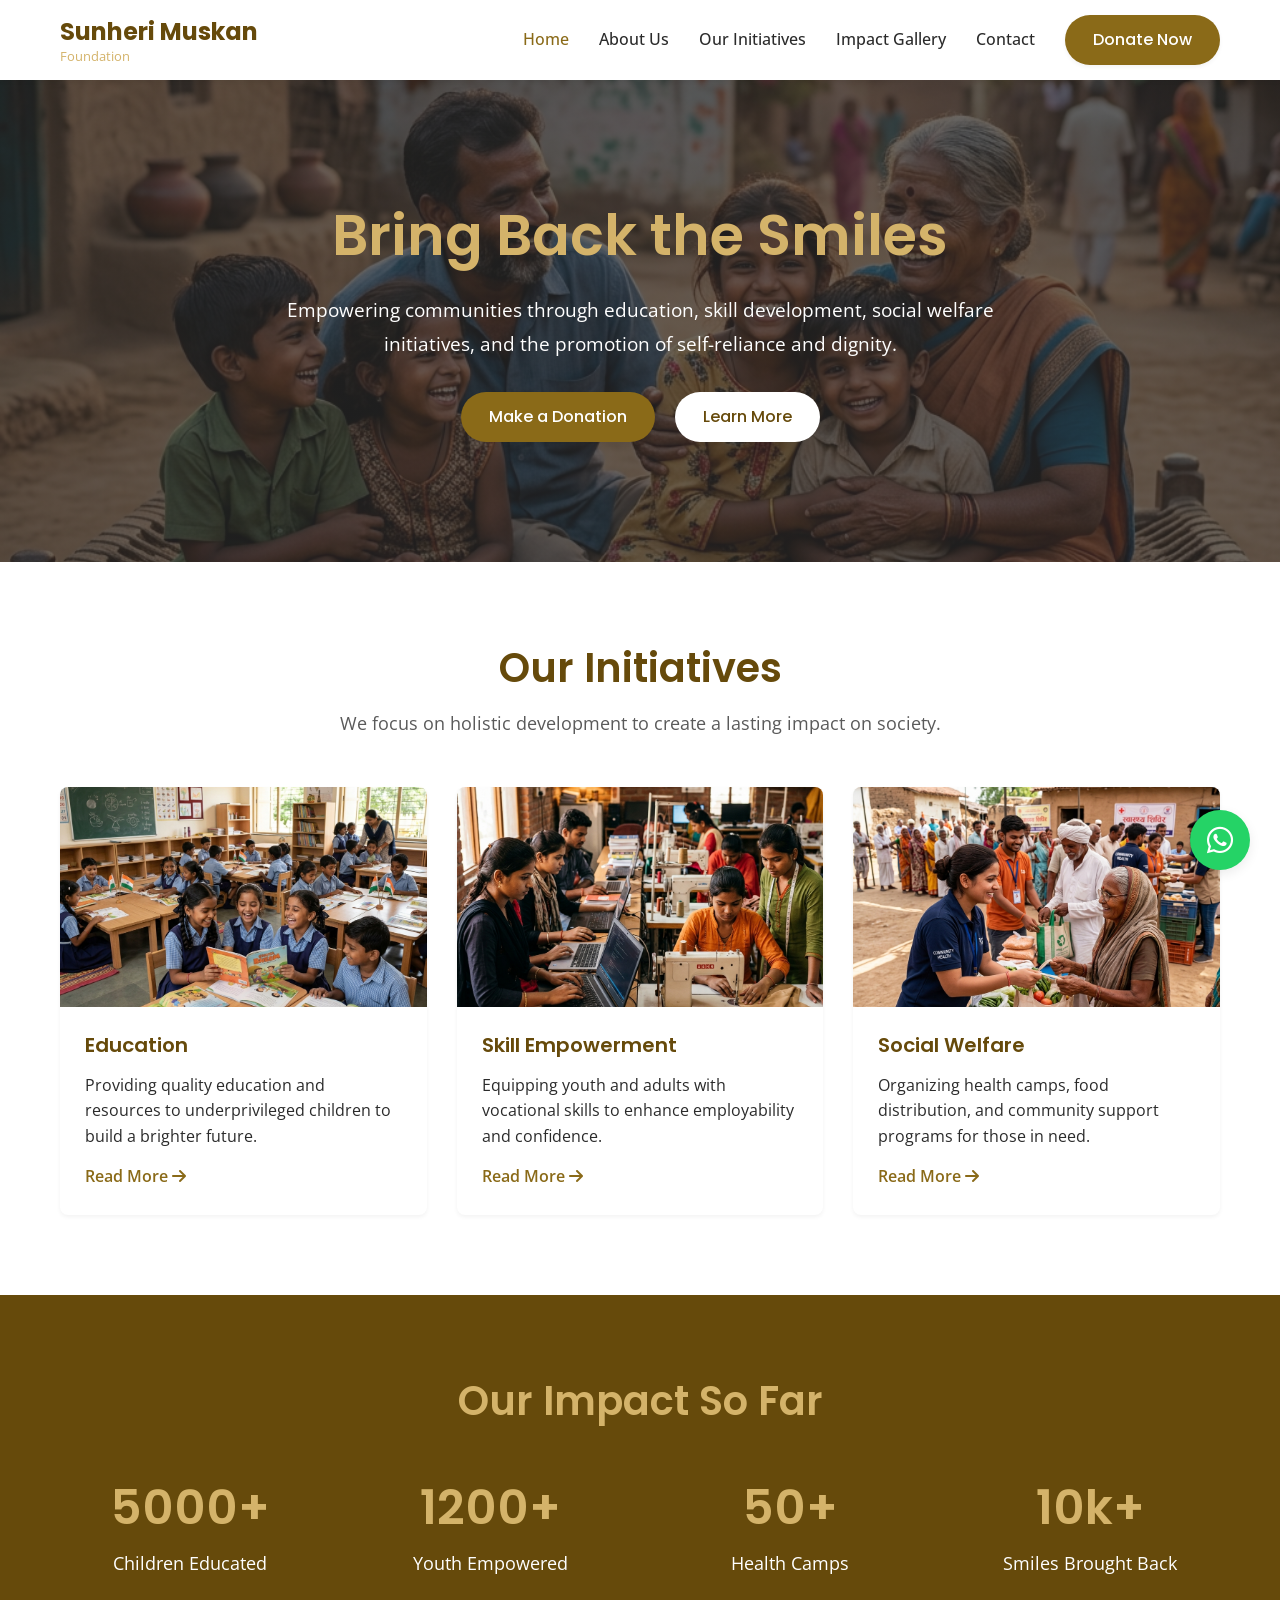
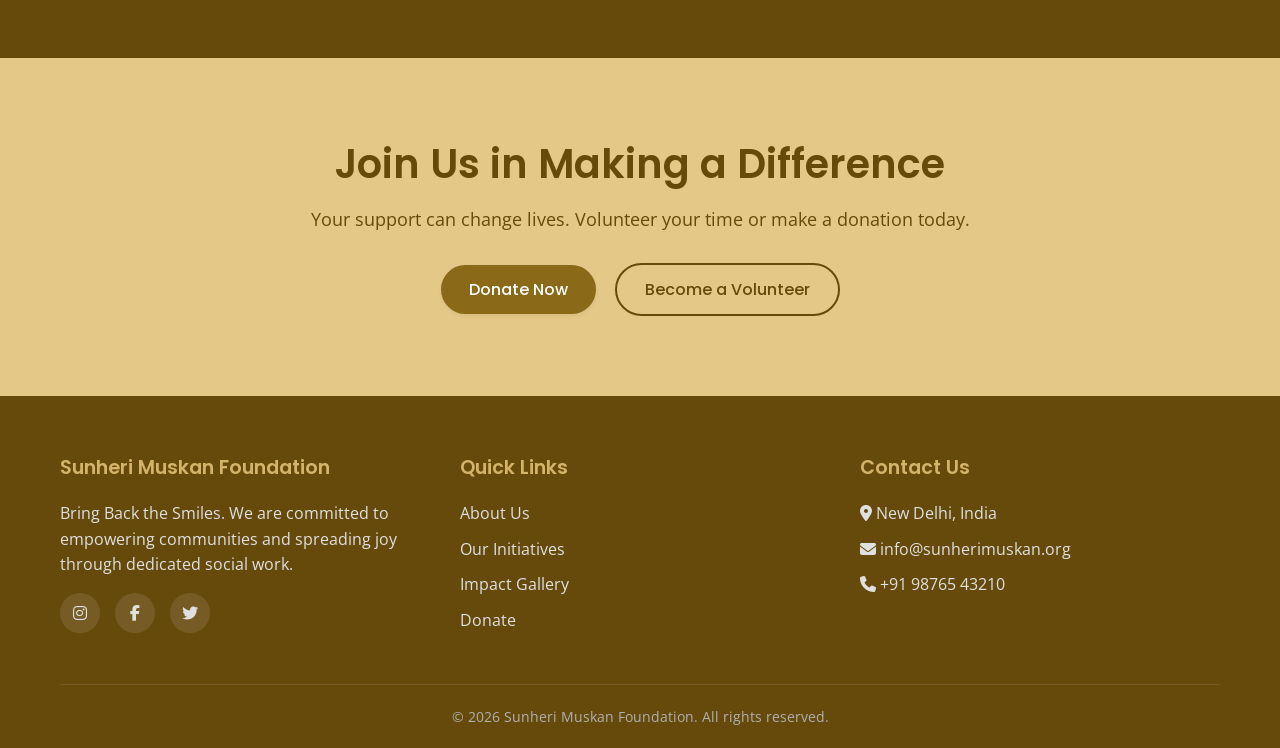
==== sunheri-muskan-foundation/index.html @ 64f870c7 "Add files via upload" ====
<!DOCTYPE html>
<html lang="en">
<head>
  <meta charset="UTF-8">
  <meta name="viewport" content="width=device-width, initial-scale=1.0">
  <meta name="description" content="Sunheri Muskan Foundation - Bring Back the Smiles. Empowering communities through education, skill development, and social welfare.">
  <title>Sunheri Muskan Foundation - Bring Back the Smiles</title>
  
  <!-- Fonts -->
  <link rel="preconnect" href="https://fonts.googleapis.com">
  <link rel="preconnect" href="https://fonts.gstatic.com" crossorigin>
  <link href="https://fonts.googleapis.com/css2?family=Open+Sans:wght@400;500;600&family=Poppins:wght@500;600;700&display=swap" rel="stylesheet">
  
  <!-- CSS -->
  <link rel="stylesheet" href="css/variables.css">
  <link rel="stylesheet" href="css/style.css">
  <link rel="stylesheet" href="css/components.css">
  
  <!-- FontAwesome -->
  <link rel="stylesheet" href="https://cdnjs.cloudflare.com/ajax/libs/font-awesome/6.4.0/css/all.min.css">
</head>
<body>
  
  <!-- Header -->
  <header class="header">
    <div class="container nav-container">
      <div class="logo-container">
        <div>
          <a href="index.html" class="logo-text">Sunheri Muskan</a>
          <span class="logo-sub">Foundation</span>
        </div>
      </div>
      
      <nav class="nav-menu">
        <a href="index.html" class="nav-link active">Home</a>
        <a href="about.html" class="nav-link">About Us</a>
        <a href="initiatives.html" class="nav-link">Our Initiatives</a>
        <a href="gallery.html" class="nav-link">Impact Gallery</a>
        <a href="contact.html" class="nav-link">Contact</a>
        <a href="donate.html" class="btn btn-primary">Donate Now</a>
      </nav>
      
      <button class="menu-toggle">
        <span></span>
        <span></span>
        <span></span>
      </button>
    </div>
  </header>

  <!-- Hero Section -->
  <section class="hero" style="margin-top: 80px; position: relative; background: linear-gradient(rgba(43, 43, 43, 0.7), rgba(43, 43, 43, 0.7)), url('assets/images/hero_banner_1781538815611.png') center/cover; padding: 120px 0; color: white; text-align: center;">
    <div class="container animate-up">
      <h1 style="color: var(--color-secondary); font-size: 3.5rem; margin-bottom: 20px;">Bring Back the Smiles</h1>
      <p style="font-size: 1.2rem; max-width: 800px; margin: 0 auto 30px; line-height: 1.8;">
        Empowering communities through education, skill development, social welfare initiatives, and the promotion of self-reliance and dignity.
      </p>
      <div style="display: flex; gap: 20px; justify-content: center;">
        <a href="donate.html" class="btn btn-primary">Make a Donation</a>
        <a href="about.html" class="btn" style="background-color: white; color: var(--color-primary-dark);">Learn More</a>
      </div>
    </div>
  </section>

  <!-- Key Initiatives -->
  <section class="section section-light">
    <div class="container">
      <div class="section-header text-center">
        <h2 class="section-title">Our Initiatives</h2>
        <p class="section-subtitle">We focus on holistic development to create a lasting impact on society.</p>
      </div>
      
      <div style="display: grid; grid-template-columns: repeat(auto-fit, minmax(280px, 1fr)); gap: 30px;">
        
        <div class="card">
          <img src="assets/images/education_initiative_1781538830903.png" alt="Education" class="card-img">
          <div class="card-content">
            <h3 class="card-title">Education</h3>
            <p>Providing quality education and resources to underprivileged children to build a brighter future.</p>
            <a href="initiatives.html#education" style="display: inline-block; margin-top: 15px; font-weight: 600;">Read More <i class="fas fa-arrow-right"></i></a>
          </div>
        </div>

        <div class="card">
          <img src="assets/images/skill_empowerment_1781538847310.png" alt="Skill Empowerment" class="card-img">
          <div class="card-content">
            <h3 class="card-title">Skill Empowerment</h3>
            <p>Equipping youth and adults with vocational skills to enhance employability and confidence.</p>
            <a href="initiatives.html#skills" style="display: inline-block; margin-top: 15px; font-weight: 600;">Read More <i class="fas fa-arrow-right"></i></a>
          </div>
        </div>

        <div class="card">
          <img src="assets/images/social_welfare_1781538862985.png" alt="Social Welfare" class="card-img">
          <div class="card-content">
            <h3 class="card-title">Social Welfare</h3>
            <p>Organizing health camps, food distribution, and community support programs for those in need.</p>
            <a href="initiatives.html#welfare" style="display: inline-block; margin-top: 15px; font-weight: 600;">Read More <i class="fas fa-arrow-right"></i></a>
          </div>
        </div>

      </div>
    </div>
  </section>

  <!-- Impact Statistics -->
  <section class="section section-dark">
    <div class="container text-center">
      <h2 class="section-title">Our Impact So Far</h2>
      <div style="display: grid; grid-template-columns: repeat(auto-fit, minmax(200px, 1fr)); gap: 40px; margin-top: 50px;">
        <div>
          <h3 style="font-size: 3rem; color: var(--color-secondary); margin-bottom: 10px;">5000+</h3>
          <p style="font-size: 1.1rem;">Children Educated</p>
        </div>
        <div>
          <h3 style="font-size: 3rem; color: var(--color-secondary); margin-bottom: 10px;">1200+</h3>
          <p style="font-size: 1.1rem;">Youth Empowered</p>
        </div>
        <div>
          <h3 style="font-size: 3rem; color: var(--color-secondary); margin-bottom: 10px;">50+</h3>
          <p style="font-size: 1.1rem;">Health Camps</p>
        </div>
        <div>
          <h3 style="font-size: 3rem; color: var(--color-secondary); margin-bottom: 10px;">10k+</h3>
          <p style="font-size: 1.1rem;">Smiles Brought Back</p>
        </div>
      </div>
    </div>
  </section>

  <!-- CTA Section -->
  <section class="section" style="background-color: var(--color-secondary-light); text-align: center;">
    <div class="container">
      <h2 class="section-title" style="color: var(--color-primary-dark);">Join Us in Making a Difference</h2>
      <p class="section-subtitle" style="color: var(--color-primary-dark); margin-bottom: 30px;">Your support can change lives. Volunteer your time or make a donation today.</p>
      <a href="donate.html" class="btn btn-primary" style="margin-right: 15px;">Donate Now</a>
      <a href="contact.html" class="btn btn-outline" style="border-color: var(--color-primary-dark); color: var(--color-primary-dark);">Become a Volunteer</a>
    </div>
  </section>

  <!-- Footer -->
  <footer class="footer">
    <div class="container">
      <div class="footer-grid">
        <div class="footer-col">
          <h3>Sunheri Muskan Foundation</h3>
          <p>Bring Back the Smiles. We are committed to empowering communities and spreading joy through dedicated social work.</p>
          <div class="social-links">
            <a href="https://instagram.com/sunheri_muskan" target="_blank" aria-label="Instagram"><i class="fab fa-instagram"></i></a>
            <a href="#" aria-label="Facebook"><i class="fab fa-facebook-f"></i></a>
            <a href="#" aria-label="Twitter"><i class="fab fa-twitter"></i></a>
          </div>
        </div>
        
        <div class="footer-col">
          <h3>Quick Links</h3>
          <a href="about.html">About Us</a>
          <a href="initiatives.html">Our Initiatives</a>
          <a href="gallery.html">Impact Gallery</a>
          <a href="donate.html">Donate</a>
        </div>
        
        <div class="footer-col">
          <h3>Contact Us</h3>
          <p><i class="fas fa-map-marker-alt"></i> New Delhi, India</p>
          <p><i class="fas fa-envelope"></i> info@sunherimuskan.org</p>
          <p><i class="fas fa-phone"></i> +91 98765 43210</p>
        </div>
      </div>
      <div class="footer-bottom">
        <p>&copy; 2026 Sunheri Muskan Foundation. All rights reserved.</p>
      </div>
    </div>
  </footer>

  <!-- WhatsApp Float -->
  <a href="https://wa.me/919876543210" class="whatsapp-float" target="_blank" aria-label="Chat on WhatsApp">
    <i class="fab fa-whatsapp"></i>
  </a>

  <!-- JS -->
  <script src="js/main.js"></script>
</body>
</html>
---- sunheri-muskan-foundation/css/variables.css ----
:root {
  /* Colors */
  --color-primary: #8A6A18;
  --color-primary-light: #A48332;
  --color-primary-dark: #664A0B;
  --color-secondary: #D4B36A;
  --color-secondary-light: #E4C887;
  --color-background: #F9F6EE;
  --color-text: #2B2B2B;
  --color-text-light: #5A5A5A;
  --color-white: #FFFFFF;
  --color-black: #000000;
  
  /* Fonts */
  --font-heading: 'Poppins', sans-serif;
  --font-body: 'Open Sans', sans-serif;

  /* Box Shadows */
  --shadow-sm: 0 2px 4px rgba(0,0,0,0.05);
  --shadow-md: 0 4px 12px rgba(0,0,0,0.08);
  --shadow-lg: 0 12px 24px rgba(0,0,0,0.12);

  /* Border Radius */
  --radius-sm: 4px;
  --radius-md: 8px;
  --radius-lg: 16px;
  --radius-full: 9999px;

  /* Transitions */
  --transition-fast: 0.2s ease;
  --transition-normal: 0.3s ease;
  --transition-slow: 0.5s ease;
}
---- sunheri-muskan-foundation/css/style.css ----
/* Global Reset & Base Styles */
* {
  margin: 0;
  padding: 0;
  box-sizing: border-box;
}

html {
  scroll-behavior: smooth;
}

body {
  font-family: var(--font-body);
  color: var(--color-text);
  background-color: var(--color-background);
  line-height: 1.6;
  overflow-x: hidden;
}

h1, h2, h3, h4, h5, h6 {
  font-family: var(--font-heading);
  color: var(--color-primary-dark);
  font-weight: 600;
  line-height: 1.3;
}

a {
  color: var(--color-primary);
  text-decoration: none;
  transition: color var(--transition-fast);
}

a:hover {
  color: var(--color-primary-light);
}

img {
  max-width: 100%;
  height: auto;
  display: block;
}

ul {
  list-style: none;
}

.container {
  width: 100%;
  max-width: 1200px;
  margin: 0 auto;
  padding: 0 20px;
}

.section {
  padding: 80px 0;
}

.section-light {
  background-color: var(--color-white);
}

.section-dark {
  background-color: var(--color-primary-dark);
  color: var(--color-white);
}

.section-dark h1,
.section-dark h2,
.section-dark h3,
.section-dark h4 {
  color: var(--color-secondary);
}

.text-center {
  text-align: center;
}

.section-header {
  margin-bottom: 50px;
}

.section-title {
  font-size: 2.5rem;
  margin-bottom: 15px;
}

.section-subtitle {
  font-size: 1.1rem;
  color: var(--color-text-light);
  max-width: 700px;
  margin: 0 auto;
}

/* Animations */
@keyframes fadeInUp {
  from {
    opacity: 0;
    transform: translateY(20px);
  }
  to {
    opacity: 1;
    transform: translateY(0);
  }
}

.animate-up {
  animation: fadeInUp 0.8s ease forwards;
}
---- sunheri-muskan-foundation/css/components.css ----
/* Buttons */
.btn {
  display: inline-flex;
  align-items: center;
  justify-content: center;
  padding: 12px 28px;
  font-family: var(--font-heading);
  font-weight: 500;
  font-size: 1rem;
  border-radius: var(--radius-full);
  border: none;
  cursor: pointer;
  transition: all var(--transition-normal);
  text-align: center;
  text-decoration: none;
}

.btn-primary {
  background-color: var(--color-primary);
  color: var(--color-white);
  box-shadow: var(--shadow-sm);
}

.btn-primary:hover {
  background-color: var(--color-primary-dark);
  color: var(--color-white);
  box-shadow: var(--shadow-md);
  transform: translateY(-2px);
}

.btn-secondary {
  background-color: var(--color-secondary);
  color: var(--color-primary-dark);
}

.btn-secondary:hover {
  background-color: var(--color-secondary-light);
  transform: translateY(-2px);
}

.btn-outline {
  background-color: transparent;
  color: var(--color-primary);
  border: 2px solid var(--color-primary);
}

.btn-outline:hover {
  background-color: var(--color-primary);
  color: var(--color-white);
}

/* Header & Navigation */
.header {
  position: fixed;
  top: 0;
  left: 0;
  width: 100%;
  background-color: var(--color-white);
  box-shadow: var(--shadow-sm);
  z-index: 1000;
  transition: padding var(--transition-normal);
}

.nav-container {
  display: flex;
  justify-content: space-between;
  align-items: center;
  height: 80px;
}

.logo-container {
  display: flex;
  align-items: center;
  gap: 10px;
}

.logo-text {
  font-family: var(--font-heading);
  font-size: 1.5rem;
  font-weight: 700;
  color: var(--color-primary-dark);
}

.logo-sub {
  display: block;
  font-size: 0.8rem;
  font-weight: 400;
  color: var(--color-secondary);
  margin-top: -5px;
}

.nav-menu {
  display: flex;
  gap: 30px;
  align-items: center;
}

.nav-link {
  font-weight: 500;
  color: var(--color-text);
}

.nav-link:hover, .nav-link.active {
  color: var(--color-primary);
}

/* Mobile Menu Toggle */
.menu-toggle {
  display: none;
  background: none;
  border: none;
  cursor: pointer;
  padding: 5px;
}

.menu-toggle span {
  display: block;
  width: 25px;
  height: 3px;
  background-color: var(--color-primary-dark);
  margin: 5px 0;
  transition: var(--transition-fast);
}

/* Footer */
.footer {
  background-color: var(--color-primary-dark);
  color: var(--color-white);
  padding: 60px 0 20px;
}

.footer-grid {
  display: grid;
  grid-template-columns: repeat(auto-fit, minmax(250px, 1fr));
  gap: 40px;
  margin-bottom: 40px;
}

.footer-col h3 {
  color: var(--color-secondary);
  margin-bottom: 20px;
  font-size: 1.2rem;
}

.footer-col p, .footer-col a {
  color: #E0E0E0;
  margin-bottom: 10px;
  display: block;
}

.footer-col a:hover {
  color: var(--color-white);
}

.social-links {
  display: flex;
  gap: 15px;
  margin-top: 15px;
}

.social-links a {
  width: 40px;
  height: 40px;
  border-radius: 50%;
  background-color: rgba(255,255,255,0.1);
  display: flex;
  align-items: center;
  justify-content: center;
  transition: var(--transition-normal);
}

.social-links a:hover {
  background-color: var(--color-secondary);
  color: var(--color-primary-dark);
}

.footer-bottom {
  text-align: center;
  padding-top: 20px;
  border-top: 1px solid rgba(255,255,255,0.1);
  font-size: 0.9rem;
  color: #B0B0B0;
}

/* Cards */
.card {
  background-color: var(--color-white);
  border-radius: var(--radius-md);
  overflow: hidden;
  box-shadow: var(--shadow-sm);
  transition: var(--transition-normal);
  height: 100%;
}

.card:hover {
  box-shadow: var(--shadow-md);
  transform: translateY(-5px);
}

.card-img {
  width: 100%;
  height: 220px;
  object-fit: cover;
}

.card-content {
  padding: 25px;
}

.card-title {
  font-size: 1.25rem;
  margin-bottom: 15px;
  color: var(--color-primary-dark);
}

/* Forms */
.form-group {
  margin-bottom: 20px;
}

.form-label {
  display: block;
  margin-bottom: 8px;
  font-weight: 500;
  color: var(--color-primary-dark);
}

.form-control {
  width: 100%;
  padding: 12px 15px;
  border: 1px solid #ddd;
  border-radius: var(--radius-sm);
  font-family: var(--font-body);
  font-size: 1rem;
  transition: var(--transition-fast);
}

.form-control:focus {
  outline: none;
  border-color: var(--color-primary);
  box-shadow: 0 0 0 3px rgba(138, 106, 24, 0.1);
}

/* WhatsApp Float */
.whatsapp-float {
  position: fixed;
  bottom: 30px;
  right: 30px;
  background-color: #25d366;
  color: #fff;
  width: 60px;
  height: 60px;
  border-radius: 50px;
  text-align: center;
  font-size: 30px;
  box-shadow: var(--shadow-md);
  z-index: 100;
  display: flex;
  align-items: center;
  justify-content: center;
  transition: transform var(--transition-normal);
}

.whatsapp-float:hover {
  transform: scale(1.1);
  color: white;
}

/* Responsive */
@media (max-width: 768px) {
  .nav-menu {
    position: fixed;
    top: 80px;
    left: -100%;
    width: 100%;
    height: calc(100vh - 80px);
    background-color: var(--color-white);
    flex-direction: column;
    padding: 40px 20px;
    transition: left 0.3s ease;
    box-shadow: inset 0 5px 10px rgba(0,0,0,0.05);
  }
  
  .nav-menu.active {
    left: 0;
  }
  
  .menu-toggle {
    display: block;
  }
  
  .menu-toggle.active span:nth-child(1) {
    transform: rotate(45deg) translate(5px, 5px);
  }
  
  .menu-toggle.active span:nth-child(2) {
    opacity: 0;
  }
  
  .menu-toggle.active span:nth-child(3) {
    transform: rotate(-45deg) translate(7px, -6px);
  }
  
  .section {
    padding: 60px 0;
  }
}
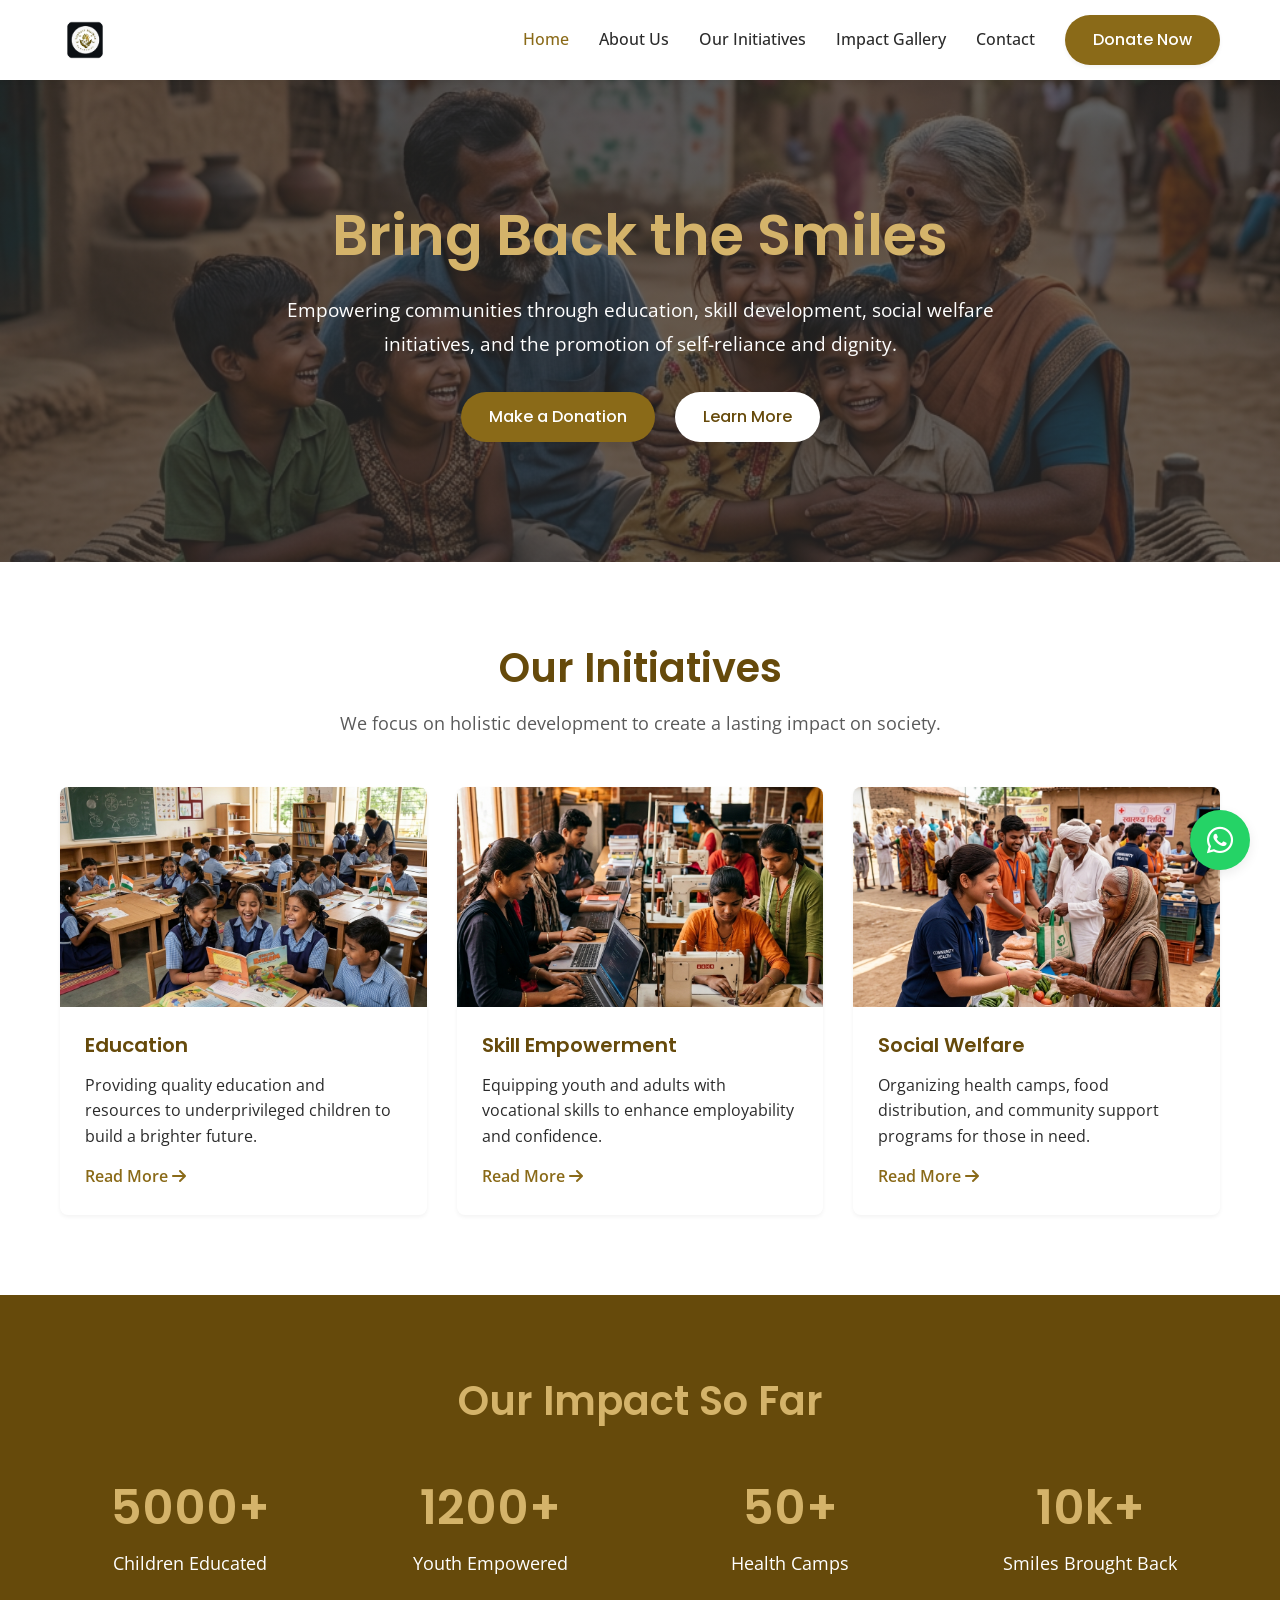
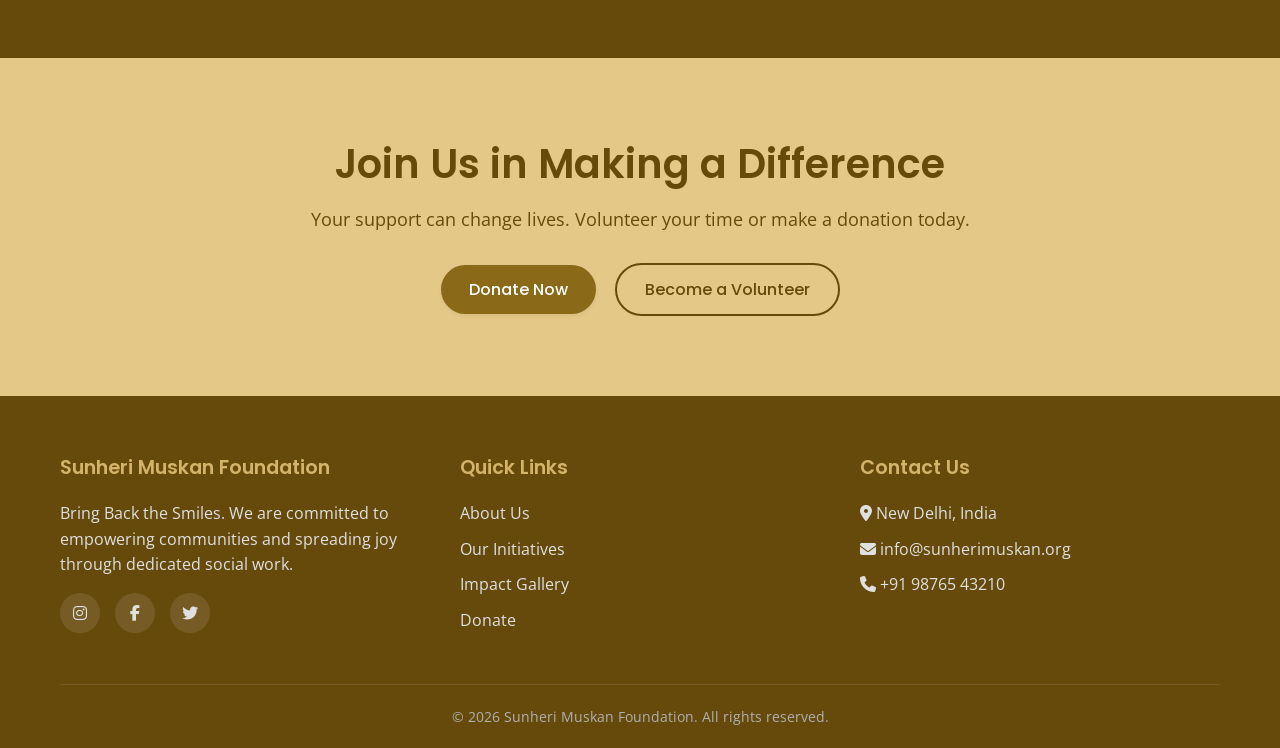
==== commit 16e03777: "Add files via upload" ====
--- a/sunheri-muskan-foundation/index.html
+++ b/sunheri-muskan-foundation/index.html
@@ -1,184 +1,186 @@
-<!DOCTYPE html>
-<html lang="en">
-<head>
-  <meta charset="UTF-8">
-  <meta name="viewport" content="width=device-width, initial-scale=1.0">
-  <meta name="description" content="Sunheri Muskan Foundation - Bring Back the Smiles. Empowering communities through education, skill development, and social welfare.">
-  <title>Sunheri Muskan Foundation - Bring Back the Smiles</title>
-  
-  <!-- Fonts -->
-  <link rel="preconnect" href="https://fonts.googleapis.com">
-  <link rel="preconnect" href="https://fonts.gstatic.com" crossorigin>
-  <link href="https://fonts.googleapis.com/css2?family=Open+Sans:wght@400;500;600&family=Poppins:wght@500;600;700&display=swap" rel="stylesheet">
-  
-  <!-- CSS -->
-  <link rel="stylesheet" href="css/variables.css">
-  <link rel="stylesheet" href="css/style.css">
-  <link rel="stylesheet" href="css/components.css">
-  
-  <!-- FontAwesome -->
-  <link rel="stylesheet" href="https://cdnjs.cloudflare.com/ajax/libs/font-awesome/6.4.0/css/all.min.css">
-</head>
-<body>
-  
-  <!-- Header -->
-  <header class="header">
-    <div class="container nav-container">
-      <div class="logo-container">
-        <div>
-          <a href="index.html" class="logo-text">Sunheri Muskan</a>
-          <span class="logo-sub">Foundation</span>
-        </div>
-      </div>
-      
-      <nav class="nav-menu">
-        <a href="index.html" class="nav-link active">Home</a>
-        <a href="about.html" class="nav-link">About Us</a>
-        <a href="initiatives.html" class="nav-link">Our Initiatives</a>
-        <a href="gallery.html" class="nav-link">Impact Gallery</a>
-        <a href="contact.html" class="nav-link">Contact</a>
-        <a href="donate.html" class="btn btn-primary">Donate Now</a>
-      </nav>
-      
-      <button class="menu-toggle">
-        <span></span>
-        <span></span>
-        <span></span>
-      </button>
-    </div>
-  </header>
-
-  <!-- Hero Section -->
-  <section class="hero" style="margin-top: 80px; position: relative; background: linear-gradient(rgba(43, 43, 43, 0.7), rgba(43, 43, 43, 0.7)), url('assets/images/hero_banner_1781538815611.png') center/cover; padding: 120px 0; color: white; text-align: center;">
-    <div class="container animate-up">
-      <h1 style="color: var(--color-secondary); font-size: 3.5rem; margin-bottom: 20px;">Bring Back the Smiles</h1>
-      <p style="font-size: 1.2rem; max-width: 800px; margin: 0 auto 30px; line-height: 1.8;">
-        Empowering communities through education, skill development, social welfare initiatives, and the promotion of self-reliance and dignity.
-      </p>
-      <div style="display: flex; gap: 20px; justify-content: center;">
-        <a href="donate.html" class="btn btn-primary">Make a Donation</a>
-        <a href="about.html" class="btn" style="background-color: white; color: var(--color-primary-dark);">Learn More</a>
-      </div>
-    </div>
-  </section>
-
-  <!-- Key Initiatives -->
-  <section class="section section-light">
-    <div class="container">
-      <div class="section-header text-center">
-        <h2 class="section-title">Our Initiatives</h2>
-        <p class="section-subtitle">We focus on holistic development to create a lasting impact on society.</p>
-      </div>
-      
-      <div style="display: grid; grid-template-columns: repeat(auto-fit, minmax(280px, 1fr)); gap: 30px;">
-        
-        <div class="card">
-          <img src="assets/images/education_initiative_1781538830903.png" alt="Education" class="card-img">
-          <div class="card-content">
-            <h3 class="card-title">Education</h3>
-            <p>Providing quality education and resources to underprivileged children to build a brighter future.</p>
-            <a href="initiatives.html#education" style="display: inline-block; margin-top: 15px; font-weight: 600;">Read More <i class="fas fa-arrow-right"></i></a>
-          </div>
-        </div>
-
-        <div class="card">
-          <img src="assets/images/skill_empowerment_1781538847310.png" alt="Skill Empowerment" class="card-img">
-          <div class="card-content">
-            <h3 class="card-title">Skill Empowerment</h3>
-            <p>Equipping youth and adults with vocational skills to enhance employability and confidence.</p>
-            <a href="initiatives.html#skills" style="display: inline-block; margin-top: 15px; font-weight: 600;">Read More <i class="fas fa-arrow-right"></i></a>
-          </div>
-        </div>
-
-        <div class="card">
-          <img src="assets/images/social_welfare_1781538862985.png" alt="Social Welfare" class="card-img">
-          <div class="card-content">
-            <h3 class="card-title">Social Welfare</h3>
-            <p>Organizing health camps, food distribution, and community support programs for those in need.</p>
-            <a href="initiatives.html#welfare" style="display: inline-block; margin-top: 15px; font-weight: 600;">Read More <i class="fas fa-arrow-right"></i></a>
-          </div>
-        </div>
-
-      </div>
-    </div>
-  </section>
-
-  <!-- Impact Statistics -->
-  <section class="section section-dark">
-    <div class="container text-center">
-      <h2 class="section-title">Our Impact So Far</h2>
-      <div style="display: grid; grid-template-columns: repeat(auto-fit, minmax(200px, 1fr)); gap: 40px; margin-top: 50px;">
-        <div>
-          <h3 style="font-size: 3rem; color: var(--color-secondary); margin-bottom: 10px;">5000+</h3>
-          <p style="font-size: 1.1rem;">Children Educated</p>
-        </div>
-        <div>
-          <h3 style="font-size: 3rem; color: var(--color-secondary); margin-bottom: 10px;">1200+</h3>
-          <p style="font-size: 1.1rem;">Youth Empowered</p>
-        </div>
-        <div>
-          <h3 style="font-size: 3rem; color: var(--color-secondary); margin-bottom: 10px;">50+</h3>
-          <p style="font-size: 1.1rem;">Health Camps</p>
-        </div>
-        <div>
-          <h3 style="font-size: 3rem; color: var(--color-secondary); margin-bottom: 10px;">10k+</h3>
-          <p style="font-size: 1.1rem;">Smiles Brought Back</p>
-        </div>
-      </div>
-    </div>
-  </section>
-
-  <!-- CTA Section -->
-  <section class="section" style="background-color: var(--color-secondary-light); text-align: center;">
-    <div class="container">
-      <h2 class="section-title" style="color: var(--color-primary-dark);">Join Us in Making a Difference</h2>
-      <p class="section-subtitle" style="color: var(--color-primary-dark); margin-bottom: 30px;">Your support can change lives. Volunteer your time or make a donation today.</p>
-      <a href="donate.html" class="btn btn-primary" style="margin-right: 15px;">Donate Now</a>
-      <a href="contact.html" class="btn btn-outline" style="border-color: var(--color-primary-dark); color: var(--color-primary-dark);">Become a Volunteer</a>
-    </div>
-  </section>
-
-  <!-- Footer -->
-  <footer class="footer">
-    <div class="container">
-      <div class="footer-grid">
-        <div class="footer-col">
-          <h3>Sunheri Muskan Foundation</h3>
-          <p>Bring Back the Smiles. We are committed to empowering communities and spreading joy through dedicated social work.</p>
-          <div class="social-links">
-            <a href="https://instagram.com/sunheri_muskan" target="_blank" aria-label="Instagram"><i class="fab fa-instagram"></i></a>
-            <a href="#" aria-label="Facebook"><i class="fab fa-facebook-f"></i></a>
-            <a href="#" aria-label="Twitter"><i class="fab fa-twitter"></i></a>
-          </div>
-        </div>
-        
-        <div class="footer-col">
-          <h3>Quick Links</h3>
-          <a href="about.html">About Us</a>
-          <a href="initiatives.html">Our Initiatives</a>
-          <a href="gallery.html">Impact Gallery</a>
-          <a href="donate.html">Donate</a>
-        </div>
-        
-        <div class="footer-col">
-          <h3>Contact Us</h3>
-          <p><i class="fas fa-map-marker-alt"></i> New Delhi, India</p>
-          <p><i class="fas fa-envelope"></i> info@sunherimuskan.org</p>
-          <p><i class="fas fa-phone"></i> +91 98765 43210</p>
-        </div>
-      </div>
-      <div class="footer-bottom">
-        <p>&copy; 2026 Sunheri Muskan Foundation. All rights reserved.</p>
-      </div>
-    </div>
-  </footer>
-
-  <!-- WhatsApp Float -->
-  <a href="https://wa.me/919876543210" class="whatsapp-float" target="_blank" aria-label="Chat on WhatsApp">
-    <i class="fab fa-whatsapp"></i>
-  </a>
-
-  <!-- JS -->
-  <script src="js/main.js"></script>
-</body>
-</html>
+<!DOCTYPE html>
+<html lang="en">
+<head>
+  <meta charset="UTF-8">
+  <meta name="viewport" content="width=device-width, initial-scale=1.0">
+  <meta name="description" content="Sunheri Muskan Foundation - Bring Back the Smiles. Empowering communities through education, skill development, and social welfare.">
+  <title>Sunheri Muskan Foundation - Bring Back the Smiles</title>
+  
+  <!-- Fonts -->
+  <link rel="preconnect" href="https://fonts.googleapis.com">
+  <link rel="preconnect" href="https://fonts.gstatic.com" crossorigin>
+  <link href="https://fonts.googleapis.com/css2?family=Open+Sans:wght@400;500;600&family=Poppins:wght@500;600;700&display=swap" rel="stylesheet">
+  
+  <!-- CSS -->
+  <link rel="stylesheet" href="css/variables.css">
+  <link rel="stylesheet" href="css/style.css">
+  <link rel="stylesheet" href="css/components.css">
+  
+  <!-- FontAwesome -->
+  <link rel="stylesheet" href="https://cdnjs.cloudflare.com/ajax/libs/font-awesome/6.4.0/css/all.min.css">
+  <link href="https://unpkg.com/aos@2.3.1/dist/aos.css" rel="stylesheet">
+</head>
+<body>
+  
+  <!-- Header -->
+  <header class="header">
+    <div class="container nav-container">
+      <div class="logo-container">
+        <a href="index.html">
+          <img src="assets/images/logo.png" alt="Sunheri Muskan Foundation Logo" style="max-height: 50px;">
+        </a>
+      </div>
+      
+      <nav class="nav-menu">
+        <a href="index.html" class="nav-link active">Home</a>
+        <a href="about.html" class="nav-link">About Us</a>
+        <a href="initiatives.html" class="nav-link">Our Initiatives</a>
+        <a href="gallery.html" class="nav-link">Impact Gallery</a>
+        <a href="contact.html" class="nav-link">Contact</a>
+        <a href="donate.html" class="btn btn-primary">Donate Now</a>
+      </nav>
+      
+      <button class="menu-toggle">
+        <span></span>
+        <span></span>
+        <span></span>
+      </button>
+    </div>
+  </header>
+
+  <!-- Hero Section -->
+  <section class="hero" data-aos="zoom-in" style="margin-top: 80px; position: relative; background: linear-gradient(rgba(43, 43, 43, 0.7), rgba(43, 43, 43, 0.7)), url('assets/images/hero_banner_1781538815611.png') center/cover; padding: 120px 0; color: white; text-align: center;">
+    <div class="container animate-up">
+      <h1 style="color: var(--color-secondary); font-size: 3.5rem; margin-bottom: 20px;">Bring Back the Smiles</h1>
+      <p style="font-size: 1.2rem; max-width: 800px; margin: 0 auto 30px; line-height: 1.8;">
+        Empowering communities through education, skill development, social welfare initiatives, and the promotion of self-reliance and dignity.
+      </p>
+      <div style="display: flex; gap: 20px; justify-content: center;">
+        <a href="donate.html" class="btn btn-primary">Make a Donation</a>
+        <a href="about.html" class="btn" style="background-color: white; color: var(--color-primary-dark);">Learn More</a>
+      </div>
+    </div>
+  </section>
+
+  <!-- Key Initiatives -->
+  <section class="section section-light">
+    <div class="container">
+      <div class="section-header text-center">
+        <h2 class="section-title" data-aos="fade-down">Our Initiatives</h2>
+        <p class="section-subtitle">We focus on holistic development to create a lasting impact on society.</p>
+      </div>
+      
+      <div style="display: grid; grid-template-columns: repeat(auto-fit, minmax(280px, 1fr)); gap: 30px;">
+        
+        <div class="card" data-aos="fade-up">
+          <img src="assets/images/education_initiative_1781538830903.png" alt="Education" class="card-img">
+          <div class="card-content">
+            <h3 class="card-title">Education</h3>
+            <p>Providing quality education and resources to underprivileged children to build a brighter future.</p>
+            <a href="initiatives.html#education" style="display: inline-block; margin-top: 15px; font-weight: 600;">Read More <i class="fas fa-arrow-right"></i></a>
+          </div>
+        </div>
+
+        <div class="card" data-aos="fade-up">
+          <img src="assets/images/skill_empowerment_1781538847310.png" alt="Skill Empowerment" class="card-img">
+          <div class="card-content">
+            <h3 class="card-title">Skill Empowerment</h3>
+            <p>Equipping youth and adults with vocational skills to enhance employability and confidence.</p>
+            <a href="initiatives.html#skills" style="display: inline-block; margin-top: 15px; font-weight: 600;">Read More <i class="fas fa-arrow-right"></i></a>
+          </div>
+        </div>
+
+        <div class="card" data-aos="fade-up">
+          <img src="assets/images/social_welfare_1781538862985.png" alt="Social Welfare" class="card-img">
+          <div class="card-content">
+            <h3 class="card-title">Social Welfare</h3>
+            <p>Organizing health camps, food distribution, and community support programs for those in need.</p>
+            <a href="initiatives.html#welfare" style="display: inline-block; margin-top: 15px; font-weight: 600;">Read More <i class="fas fa-arrow-right"></i></a>
+          </div>
+        </div>
+
+      </div>
+    </div>
+  </section>
+
+  <!-- Impact Statistics -->
+  <section class="section section-dark">
+    <div class="container text-center">
+      <h2 class="section-title" data-aos="fade-down">Our Impact So Far</h2>
+      <div style="display: grid; grid-template-columns: repeat(auto-fit, minmax(200px, 1fr)); gap: 40px; margin-top: 50px;">
+        <div>
+          <h3 style="font-size: 3rem; color: var(--color-secondary); margin-bottom: 10px;">5000+</h3>
+          <p style="font-size: 1.1rem;">Children Educated</p>
+        </div>
+        <div>
+          <h3 style="font-size: 3rem; color: var(--color-secondary); margin-bottom: 10px;">1200+</h3>
+          <p style="font-size: 1.1rem;">Youth Empowered</p>
+        </div>
+        <div>
+          <h3 style="font-size: 3rem; color: var(--color-secondary); margin-bottom: 10px;">50+</h3>
+          <p style="font-size: 1.1rem;">Health Camps</p>
+        </div>
+        <div>
+          <h3 style="font-size: 3rem; color: var(--color-secondary); margin-bottom: 10px;">10k+</h3>
+          <p style="font-size: 1.1rem;">Smiles Brought Back</p>
+        </div>
+      </div>
+    </div>
+  </section>
+
+  <!-- CTA Section -->
+  <section class="section" style="background-color: var(--color-secondary-light); text-align: center;">
+    <div class="container">
+      <h2 class="section-title" data-aos="fade-down" style="color: var(--color-primary-dark);">Join Us in Making a Difference</h2>
+      <p class="section-subtitle" style="color: var(--color-primary-dark); margin-bottom: 30px;">Your support can change lives. Volunteer your time or make a donation today.</p>
+      <a href="donate.html" class="btn btn-primary" style="margin-right: 15px;">Donate Now</a>
+      <a href="contact.html" class="btn btn-outline" style="border-color: var(--color-primary-dark); color: var(--color-primary-dark);">Become a Volunteer</a>
+    </div>
+  </section>
+
+  <!-- Footer -->
+  <footer class="footer">
+    <div class="container">
+      <div class="footer-grid">
+        <div class="footer-col">
+          <h3>Sunheri Muskan Foundation</h3>
+          <p>Bring Back the Smiles. We are committed to empowering communities and spreading joy through dedicated social work.</p>
+          <div class="social-links">
+            <a href="https://instagram.com/sunheri_muskan" target="_blank" aria-label="Instagram"><i class="fab fa-instagram"></i></a>
+            <a href="#" aria-label="Facebook"><i class="fab fa-facebook-f"></i></a>
+            <a href="#" aria-label="Twitter"><i class="fab fa-twitter"></i></a>
+          </div>
+        </div>
+        
+        <div class="footer-col">
+          <h3>Quick Links</h3>
+          <a href="about.html">About Us</a>
+          <a href="initiatives.html">Our Initiatives</a>
+          <a href="gallery.html">Impact Gallery</a>
+          <a href="donate.html">Donate</a>
+        </div>
+        
+        <div class="footer-col">
+          <h3>Contact Us</h3>
+          <p><i class="fas fa-map-marker-alt"></i> New Delhi, India</p>
+          <p><i class="fas fa-envelope"></i> info@sunherimuskan.org</p>
+          <p><i class="fas fa-phone"></i> +91 98765 43210</p>
+        </div>
+      </div>
+      <div class="footer-bottom">
+        <p>&copy; 2026 Sunheri Muskan Foundation. All rights reserved.</p>
+      </div>
+    </div>
+  </footer>
+
+  <!-- WhatsApp Float -->
+  <a href="https://wa.me/919876543210" class="whatsapp-float" target="_blank" aria-label="Chat on WhatsApp">
+    <i class="fab fa-whatsapp"></i>
+  </a>
+
+  <!-- JS -->
+  <script src="js/main.js"></script>
+  <script src="https://unpkg.com/aos@2.3.1/dist/aos.js"></script>
+  <script>AOS.init({duration: 800, once: true, offset: 100});</script>
+</body>
+</html>
